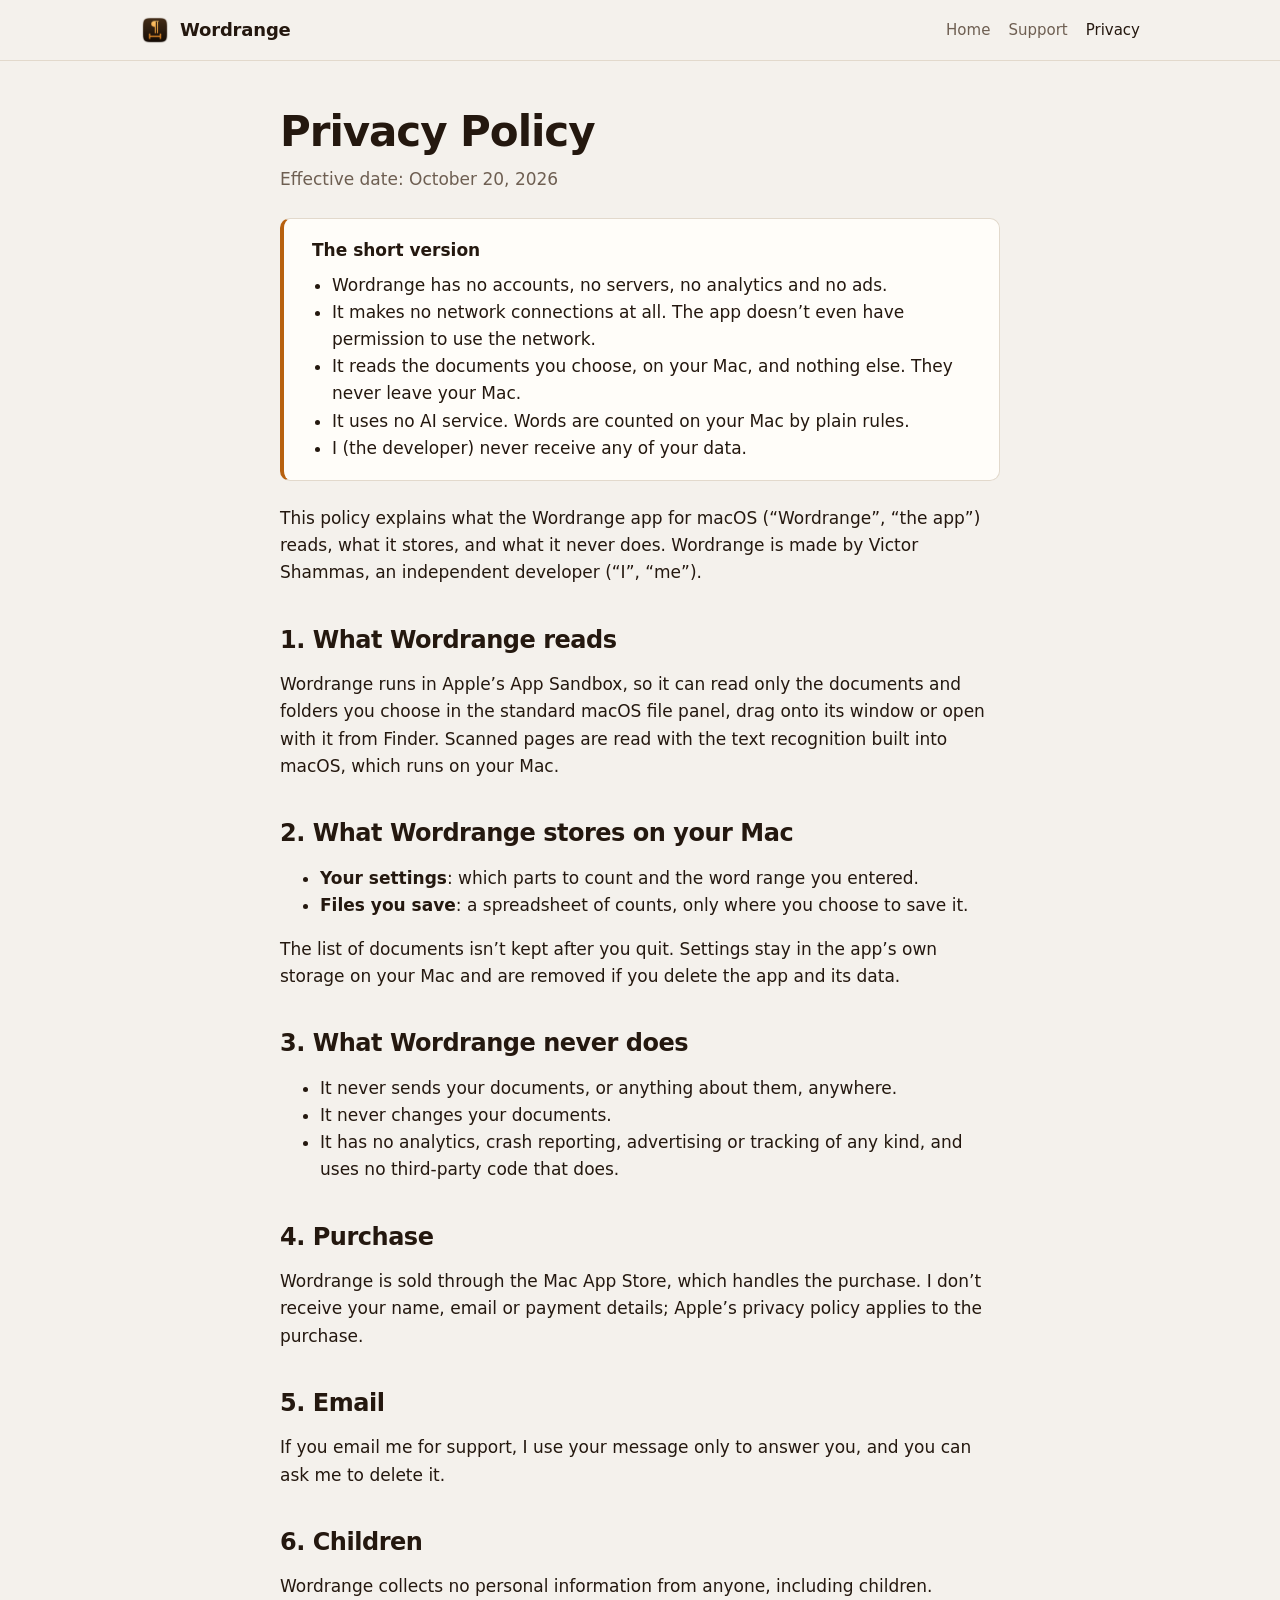
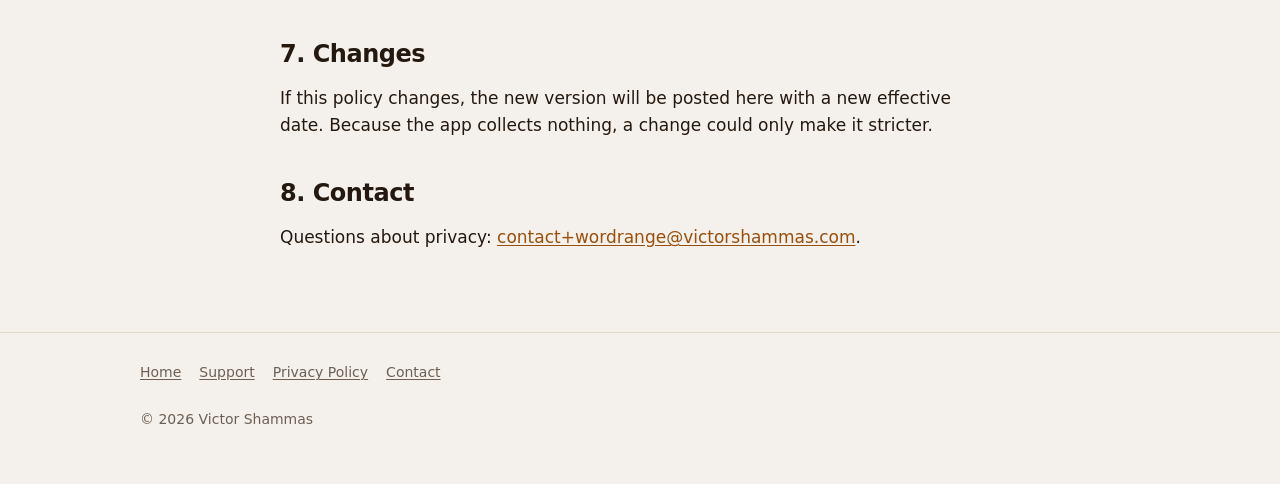
==== privacy.html @ e0a58110 "Wordrange website: marketing, support and privacy pages Co-Authored-By: Claude Opus 5.5 <noreply@ant" ====
<!doctype html>
<html lang="en">
<head>
<meta charset="utf-8">
<meta name="viewport" content="width=device-width, initial-scale=1">
<title>Wordrange Privacy Policy</title>
<meta name="description" content="Wordrange collects no data. It has no network access, no accounts and no analytics; your documents never leave your Mac.">
<meta name="color-scheme" content="light dark">
<link rel="icon" type="image/png" href="favicon.png">
<link rel="apple-touch-icon" href="apple-touch-icon.png">
<link rel="stylesheet" href="style.css">
</head>
<body>
<header class="site-header">
  <div class="wrap">
    <a class="brand" href="./"><img src="icon.png" alt="" width="30" height="30">Wordrange</a>
    <nav class="nav" aria-label="Main">
      <a href="./" class="hide-sm">Home</a>
      <a href="support.html">Support</a>
      <a href="privacy.html" aria-current="page">Privacy</a>
    </nav>
  </div>
</header>

<main class="doc">
  <div class="wrap narrow">
    <h1>Privacy Policy</h1>
    <p class="meta-line">Effective date: October 20, 2026</p>

    <div class="tldr">
      <strong>The short version</strong>
      <ul>
        <li>Wordrange has no accounts, no servers, no analytics and no ads.</li>
        <li>It makes no network connections at all. The app doesn’t even have permission to use the network.</li>
        <li>It reads the documents you choose, on your Mac, and nothing else. They never leave your Mac.</li>
        <li>It uses no AI service. Words are counted on your Mac by plain rules.</li>
        <li>I (the developer) never receive any of your data.</li>
      </ul>
    </div>

    <p>This policy explains what the Wordrange app for macOS (“Wordrange”, “the app”) reads, what it stores, and what it never does. Wordrange is made by Victor Shammas, an independent developer (“I”, “me”).</p>

    <h2>1. What Wordrange reads</h2>
    <p>Wordrange runs in Apple’s App Sandbox, so it can read only the documents and folders you choose in the standard macOS file panel, drag onto its window or open with it from Finder. Scanned pages are read with the text recognition built into macOS, which runs on your Mac.</p>

    <h2>2. What Wordrange stores on your Mac</h2>
    <ul>
      <li><strong>Your settings</strong>: which parts to count and the word range you entered.</li>
      <li><strong>Files you save</strong>: a spreadsheet of counts, only where you choose to save it.</li>
    </ul>
    <p>The list of documents isn’t kept after you quit. Settings stay in the app’s own storage on your Mac and are removed if you delete the app and its data.</p>

    <h2>3. What Wordrange never does</h2>
    <ul>
      <li>It never sends your documents, or anything about them, anywhere.</li>
      <li>It never changes your documents.</li>
      <li>It has no analytics, crash reporting, advertising or tracking of any kind, and uses no third-party code that does.</li>
    </ul>

    <h2>4. Purchase</h2>
    <p>Wordrange is sold through the Mac App Store, which handles the purchase. I don’t receive your name, email or payment details; Apple’s privacy policy applies to the purchase.</p>

    <h2>5. Email</h2>
    <p>If you email me for support, I use your message only to answer you, and you can ask me to delete it.</p>

    <h2>6. Children</h2>
    <p>Wordrange collects no personal information from anyone, including children.</p>

    <h2>7. Changes</h2>
    <p>If this policy changes, the new version will be posted here with a new effective date. Because the app collects nothing, a change could only make it stricter.</p>

    <h2>8. Contact</h2>
    <p>Questions about privacy: <a href="mailto:contact+wordrange@victorshammas.com?subject=Wordrange%20privacy">contact+wordrange@victorshammas.com</a>.</p>
  </div>
</main>

<footer>
  <div class="wrap">
    <nav aria-label="Footer"><a href="./">Home</a><a href="support.html">Support</a><a href="privacy.html">Privacy Policy</a><a href="mailto:contact+wordrange@victorshammas.com">Contact</a></nav>
    <p>© 2026 Victor Shammas</p>
  </div>
</footer>
</body>
</html>
---- style.css ----
/* Ibid site: one stylesheet, no external fonts, scripts or trackers.
   Shared with Plainview, Gaugeline, Quoth, Lectern, Commonplace, Verbatim and Plainread (victorshammas.com);
   only the hero figure differs. */
:root {
  /* Brand palette, matching the app icon: espresso (#46321F → #1C140E), amber (#FFC56A → #EE8A25). Same as Plainread's. */
  --bg: #f4f1ec;
  --surface: #fffdf9;
  --surface-2: #ece6dd;
  --text: #24180f;
  --muted: #6e5f52;
  --line: #e2d9cc;
  --accent: #b8610f;
  --accent-ink: #ffffff;
  --link: #9a4f0b;
  --glow: rgba(238, 138, 37, .14);
  --ok: #3fa66b;
  --warn: #e8a33a;
  --bad: #e0563a;
  --track: #e7dfd3;
  --code-bg: #ede6dc;
  --shadow: 0 1px 2px rgba(36, 24, 15, .06), 0 8px 28px rgba(36, 24, 15, .09);
  --radius: 14px;
  color-scheme: light dark;
}
@media (prefers-color-scheme: dark) {
  :root {
    --bg: #1c140e;
    --surface: #2a1f16;
    --surface-2: #241a12;
    --text: #f6ebdd;
    --muted: #bca892;
    --line: #46321f;
    --accent: #ffb457;
    --accent-ink: #1c140e;
    --link: #ffc56a;
    --glow: rgba(255, 197, 106, .12);
    --track: #46321f;
    --code-bg: #33261b;
    --shadow: 0 1px 2px rgba(0, 0, 0, .35), 0 10px 30px rgba(0, 0, 0, .4);
  }
}

* { box-sizing: border-box; }
html { -webkit-text-size-adjust: 100%; }
body {
  margin: 0;
  background: var(--bg);
  color: var(--text);
  font: 17px/1.6 -apple-system, BlinkMacSystemFont, "SF Pro Text", "Segoe UI", system-ui, sans-serif;
  -webkit-font-smoothing: antialiased;
}
a { color: var(--link); text-underline-offset: 2px; }
a:hover { text-decoration-thickness: 2px; }
img { max-width: 100%; height: auto; }
code, kbd {
  font: .9em/1.4 ui-monospace, "SF Mono", Menlo, monospace;
  background: var(--code-bg);
  border-radius: 6px;
  padding: .12em .4em;
  overflow-wrap: anywhere;
}
pre {
  background: var(--code-bg);
  border-radius: 10px;
  padding: 14px 16px;
  overflow-x: auto;
  font: 14px/1.5 ui-monospace, "SF Mono", Menlo, monospace;
}
pre code { background: none; padding: 0; }

.wrap { max-width: 1040px; margin: 0 auto; padding: 0 20px; }
.narrow { max-width: 760px; }

/* Header */
.site-header { border-bottom: 1px solid var(--line); background: color-mix(in srgb, var(--bg) 88%, transparent); position: sticky; top: 0; backdrop-filter: saturate(160%) blur(12px); -webkit-backdrop-filter: saturate(160%) blur(12px); z-index: 10; }
.site-header .wrap { display: flex; align-items: center; justify-content: space-between; gap: 16px; height: 60px; }
.brand { display: flex; align-items: center; gap: 10px; font-weight: 700; font-size: 18px; color: var(--text); text-decoration: none; letter-spacing: -.01em; }
.brand img { width: 30px; height: 30px; }
.nav { display: flex; gap: 18px; font-size: 15px; }
.nav a { color: var(--muted); text-decoration: none; }
.nav a:hover, .nav a[aria-current="page"] { color: var(--text); }

/* Hero */
.hero { padding: 72px 0 40px; background: radial-gradient(60% 70% at 78% 40%, var(--glow), transparent 70%); }
.hero .wrap { display: grid; grid-template-columns: 1.05fr 1fr; gap: 48px; align-items: center; }
.hero-icon { width: 96px; height: 96px; margin-bottom: 18px; }
h1 { font-size: clamp(34px, 5vw, 52px); line-height: 1.08; letter-spacing: -.025em; margin: 0 0 18px; }
.lede { font-size: 20px; color: var(--muted); margin: 0 0 26px; max-width: 34em; }
.cta-row { display: flex; flex-wrap: wrap; align-items: center; gap: 14px 18px; }
.btn {
  display: inline-flex; align-items: center; gap: 10px;
  background: var(--text); color: var(--bg);
  padding: 12px 20px; border-radius: 12px;
  font-weight: 600; text-decoration: none; font-size: 16px;
}
.btn:hover { opacity: .9; }
.btn small { font-weight: 500; opacity: .75; }
.fineprint { color: var(--muted); font-size: 14px; }

/* Screenshot frame: a real 1280×800 screenshot in a plain window. */
.shot { margin: 0; background: var(--surface); border: 1px solid var(--line); border-radius: 12px; box-shadow: var(--shadow); overflow: hidden; }
.win-bar { display: flex; align-items: center; gap: 8px; height: 34px; padding: 0 14px; border-bottom: 1px solid var(--line); background: var(--surface-2); font-size: 13px; font-weight: 600; color: var(--muted); }
.win-bar i { width: 12px; height: 12px; border-radius: 50%; background: #ff5f57; }
.win-bar i:nth-child(2) { background: #febc2e; } .win-bar i:nth-child(3) { background: #28c840; margin-right: 8px; }
.shot img { display: block; width: 100%; height: auto; }
.shot-wide { max-width: 880px; margin: 32px auto 0; }

/* Sections */
section { padding: 48px 0; }
h2 { font-size: clamp(26px, 3.4vw, 34px); letter-spacing: -.02em; line-height: 1.15; margin: 0 0 12px; }
h3 { font-size: 19px; margin: 0 0 6px; letter-spacing: -.01em; }
.section-lede { color: var(--muted); margin: 0 0 28px; max-width: 40em; }
.grid { display: grid; grid-template-columns: repeat(3, 1fr); gap: 16px; }
.card { background: var(--surface); border: 1px solid var(--line); border-radius: var(--radius); padding: 24px 28px; }
.card p { margin: 0; color: var(--muted); font-size: 15.5px; }
.steps { counter-reset: s; display: grid; grid-template-columns: repeat(3, 1fr); gap: 16px; }
.steps .card::before { counter-increment: s; content: counter(s); display: inline-grid; place-items: center; width: 30px; height: 30px; border-radius: 50%; background: var(--accent); color: var(--accent-ink); font-weight: 700; margin-bottom: 10px; }
.band { background: var(--surface-2); border-block: 1px solid var(--line); }
.checks { list-style: none; padding: 0; margin: 0; display: grid; grid-template-columns: 1fr 1fr; gap: 10px 28px; }
.checks li { padding-left: 28px; position: relative; }
.checks li::before { content: ""; position: absolute; left: 4px; top: .45em; width: 12px; height: 7px; border-left: 2.5px solid var(--accent); border-bottom: 2.5px solid var(--accent); transform: rotate(-45deg); }

/* Docs pages */
.doc { padding: 48px 0 24px; }
.doc h1 { font-size: clamp(30px, 4.4vw, 42px); }
.doc h2 { font-size: 24px; margin-top: 40px; }
.doc h3 { margin-top: 26px; }
.doc p, .doc li { color: var(--text); }
.doc .meta-line { color: var(--muted); margin-top: -6px; }
.tldr { background: var(--surface); border: 1px solid var(--line); border-left: 4px solid var(--accent); border-radius: 10px; padding: 18px 28px; margin: 24px 0; }
.tldr ul { margin: 8px 0 0; padding-left: 20px; }
table { width: 100%; border-collapse: collapse; margin: 16px 0; font-size: 15.5px; display: block; overflow-x: auto; }
th, td { text-align: left; vertical-align: top; padding: 10px 12px; border-bottom: 1px solid var(--line); }
th { color: var(--muted); font-weight: 600; font-size: 14px; }
details { background: var(--surface); border: 1px solid var(--line); border-radius: 12px; padding: 6px 28px; margin: 12px 0; }
details[open] { padding-bottom: 18px; }
summary { cursor: pointer; font-weight: 600; padding: 14px 0; list-style-position: inside; }
summary::-webkit-details-marker { margin-right: 6px; }
details > :not(summary) { margin-left: 0; margin-right: 0; }
summary::marker { color: var(--muted); }
.toc { display: flex; flex-wrap: wrap; gap: 8px; margin: 18px 0 8px; padding: 0; list-style: none; }
.toc a { display: inline-block; padding: 6px 12px; border: 1px solid var(--line); border-radius: 999px; text-decoration: none; color: var(--text); font-size: 14.5px; background: var(--surface); }

/* Footer */
footer { border-top: 1px solid var(--line); margin-top: 40px; padding: 28px 0 40px; color: var(--muted); font-size: 14px; }
footer .wrap { display: grid; gap: 10px; }
footer nav { display: flex; flex-wrap: wrap; gap: 18px; }
footer a { color: var(--muted); }

@media (max-width: 820px) {
  details, .card, .tldr { padding-left: 20px; padding-right: 20px; }
  .hero { padding-top: 40px; }
  .hero .wrap, .grid, .steps { grid-template-columns: 1fr; }
  .hero .wrap { gap: 32px; }
  .checks { grid-template-columns: 1fr; }
  .nav { gap: 14px; }
}
@media (max-width: 600px) {
  .stack thead { display: none; }
  .stack, .stack tbody, .stack tr, .stack td { display: block; width: 100%; }
  .stack tr { border-bottom: 1px solid var(--line); padding: 8px 0; }
  .stack td { border: 0; padding: 4px 0; }
  .stack td:first-child { font-weight: 600; }
  .stack td:not(:first-child)::before { content: attr(data-label) ": "; color: var(--muted); font-weight: 600; }
}
@media (max-width: 420px) {
  .nav a.hide-sm { display: none; }
  body { font-size: 16px; }
  .lede { font-size: 18px; }
}

/* App bar: the family of apps, shared by every site (Plainview, Gaugeline, Quoth, Staple, Claude Usage Meter, Lectern, Commonplace). */
.app-bar { border-top: 1px solid var(--line); margin-top: 40px; padding: 28px 0 8px; }
.app-bar + footer { margin-top: 0; border-top: 0; }
.app-bar-title { color: var(--muted); font-size: 14px; margin: 0 0 12px; }
.app-bar-head { display: flex; flex-wrap: wrap; justify-content: space-between; align-items: baseline; gap: 4px 18px; margin: 0 0 12px; }
.app-bar-head p { margin: 0; color: var(--muted); font-size: 14px; }
.app-bar-title a { color: inherit; text-decoration: none; }
.app-bar-title a:hover { color: var(--text); text-decoration: underline; }
.app-bar-coffee a { color: var(--link); font-weight: 600; }
.app-tiles { display: grid; grid-template-columns: repeat(4, 1fr); gap: 12px; }
.app-tile { display: flex; align-items: center; gap: 12px; padding: 12px 14px; border: 1px solid var(--line); border-radius: var(--radius); background: var(--surface); color: var(--text); text-decoration: none; }
.app-tile:hover { border-color: var(--accent); }
.app-tile img { width: 44px; height: 44px; flex: none; }
.app-tile span { display: grid; line-height: 1.3; }
.app-tile strong { font-size: 15.5px; }
.app-tile small { color: var(--muted); font-size: 13px; }
.app-tile em { color: var(--accent); font-size: 12px; font-style: normal; font-weight: 600; }
.app-tile.current { box-shadow: inset 0 0 0 1px var(--accent); border-color: var(--accent); }
/* Seven apps: four across, then three; icon beside the text. */
@media (max-width: 1000px) { .app-tiles { grid-template-columns: repeat(3, 1fr); } }
@media (max-width: 760px) { .app-tiles { grid-template-columns: 1fr 1fr; } }
@media (max-width: 560px) { .app-tiles { grid-template-columns: 1fr; } }

/* Comparison mock (pure CSS, a citation and bibliography entry from the sample essay) */
.compare { margin: 0; background: var(--surface); border: 1px solid var(--line); border-radius: 16px; box-shadow: var(--shadow); padding: 18px 20px 14px; font-size: 14.5px; }
.compare .head { display: flex; align-items: center; gap: 8px; margin-bottom: 10px; }
.compare .pill { font-weight: 600; font-size: 13px; padding: 2px 10px; border-radius: 999px; }
.compare .pill.bad { color: var(--bad); background: color-mix(in srgb, var(--bad) 14%, transparent); }
.compare .pill.flag { color: var(--text); border: 1px solid var(--line); font-weight: 500; }
.compare .count { margin-left: auto; color: var(--muted); font-size: 12px; }
.compare .sum { margin: 0 0 12px; font-size: 15.5px; }
.compare .cols { display: grid; grid-template-columns: 1fr 1fr; gap: 16px; }
.compare h4 { margin: 0 0 4px; font-size: 11.5px; text-transform: uppercase; letter-spacing: .06em; color: var(--muted); }
.compare .cols p { margin: 0; font-family: "Iowan Old Style", Georgia, serif; font-size: 15.5px; line-height: 1.5; }
.compare mark { color: inherit; background: color-mix(in srgb, var(--bad) 24%, transparent); border-radius: 3px; padding: 0 2px; }
.compare .src { margin: 12px 0 0; padding-top: 10px; border-top: 1px solid var(--line); color: var(--muted); font-size: 13px; }
.compare .list { margin: 12px 0 0; padding: 10px 0 0; border-top: 1px solid var(--line); list-style: none; font-size: 13px; }
.compare .list li { display: flex; gap: 8px; padding: 3px 0; color: var(--muted); }
.compare .list b { width: 14px; text-align: center; }
.compare .ok { color: var(--ok); } .compare .warn { color: var(--warn); } .compare .badc { color: var(--bad); }
.compare .demo { margin: 8px 0 0; color: var(--muted); font-size: 12px; text-align: center; }
@media (max-width: 560px) { .compare .cols { grid-template-columns: 1fr; } }
.verdicts { display: grid; gap: 10px; margin: 18px 0 0; padding: 0; list-style: none; }
.verdicts li { background: var(--surface); border: 1px solid var(--line); border-radius: 12px; padding: 12px 14px; }
.verdicts strong { margin-right: 6px; }
.price { font-size: 1.15em; }

/* Wordrange: the count in the hero figure */
.compare .big { display: flex; align-items: baseline; gap: 10px; margin: 2px 0 2px; }
.compare .big strong { font-size: 54px; font-weight: 300; line-height: 1; font-variant-numeric: tabular-nums; letter-spacing: -.01em; }
.compare .big span { font-size: 18px; color: var(--muted); }
.compare .pill.ok { color: var(--ok); background: color-mix(in srgb, var(--ok) 14%, transparent); }
.compare .parts { margin: 12px 0 0; padding: 0; list-style: none; border: 1px solid var(--line); border-radius: 10px; font-size: 14px; }
.compare .parts li { display: flex; align-items: center; gap: 9px; padding: 6px 12px; border-top: 1px solid var(--line); }
.compare .parts li:first-child { border-top: 0; }
.compare .parts .box { width: 15px; height: 15px; border-radius: 4px; border: 1.5px solid var(--line); display: inline-grid; place-items: center; font-size: 11px; line-height: 1; flex: none; }
.compare .parts .on .box { background: var(--accent); border-color: transparent; color: var(--accent-ink); }
.compare .parts .dot { width: 8px; height: 8px; border-radius: 50%; flex: none; }
.compare .parts .n { margin-left: auto; font-variant-numeric: tabular-nums; }
.compare .parts li:not(.on) { color: var(--muted); }
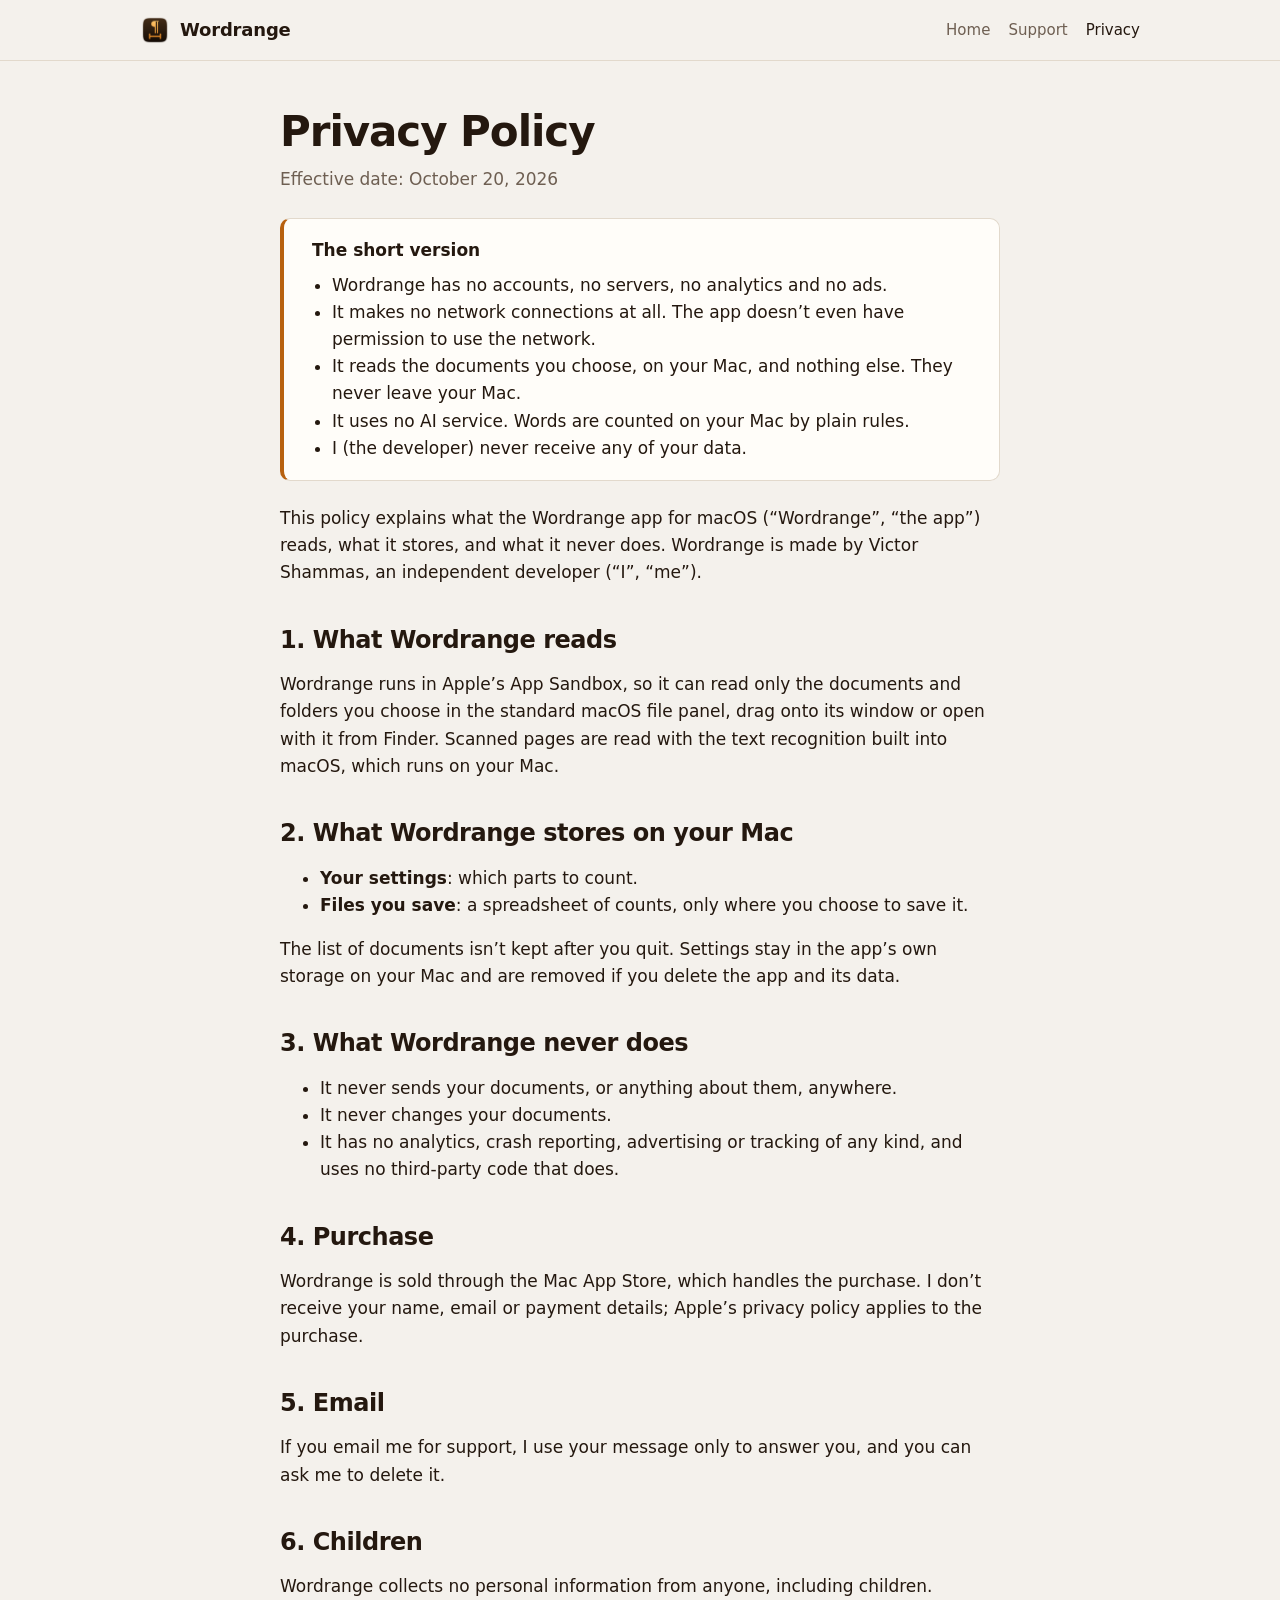
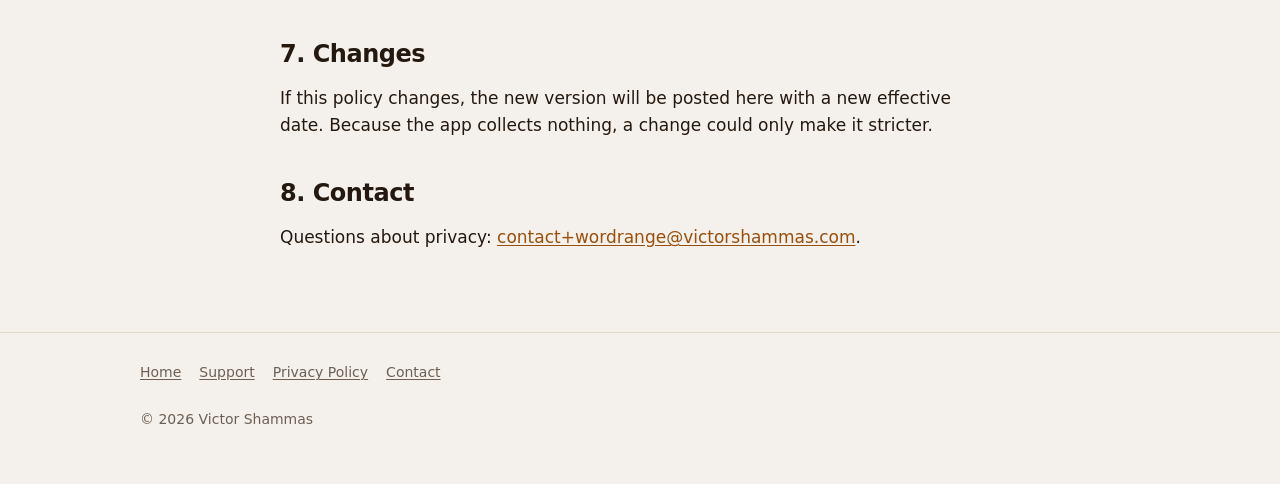
==== commit b308df97: "No word range: copy the count instead Co-Authored-By: Claude Opus 5.5 <noreply@anthropic.com> Claude" ====
--- a/privacy.html
+++ b/privacy.html
@@ -45,7 +45,7 @@
 
     <h2>2. What Wordrange stores on your Mac</h2>
     <ul>
-      <li><strong>Your settings</strong>: which parts to count and the word range you entered.</li>
+      <li><strong>Your settings</strong>: which parts to count.</li>
       <li><strong>Files you save</strong>: a spreadsheet of counts, only where you choose to save it.</li>
     </ul>
     <p>The list of documents isn’t kept after you quit. Settings stay in the app’s own storage on your Mac and are removed if you delete the app and its data.</p>
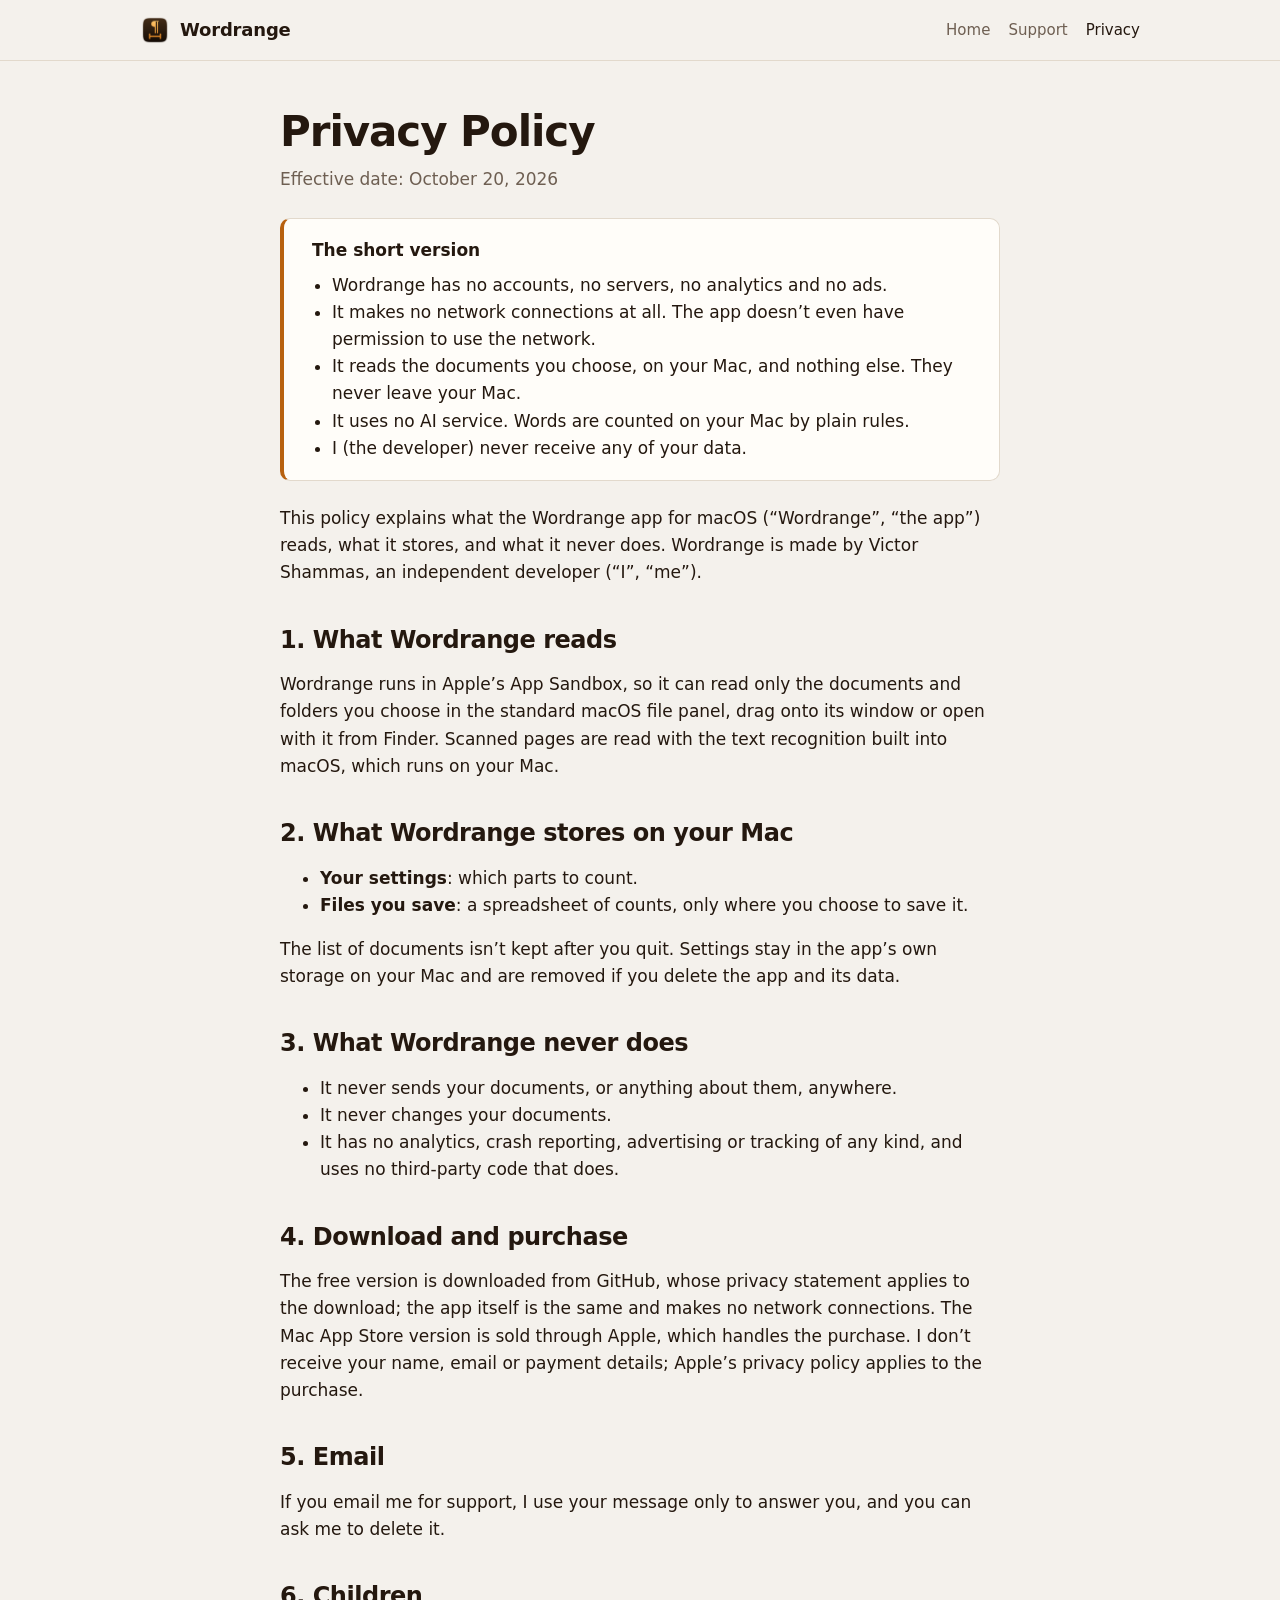
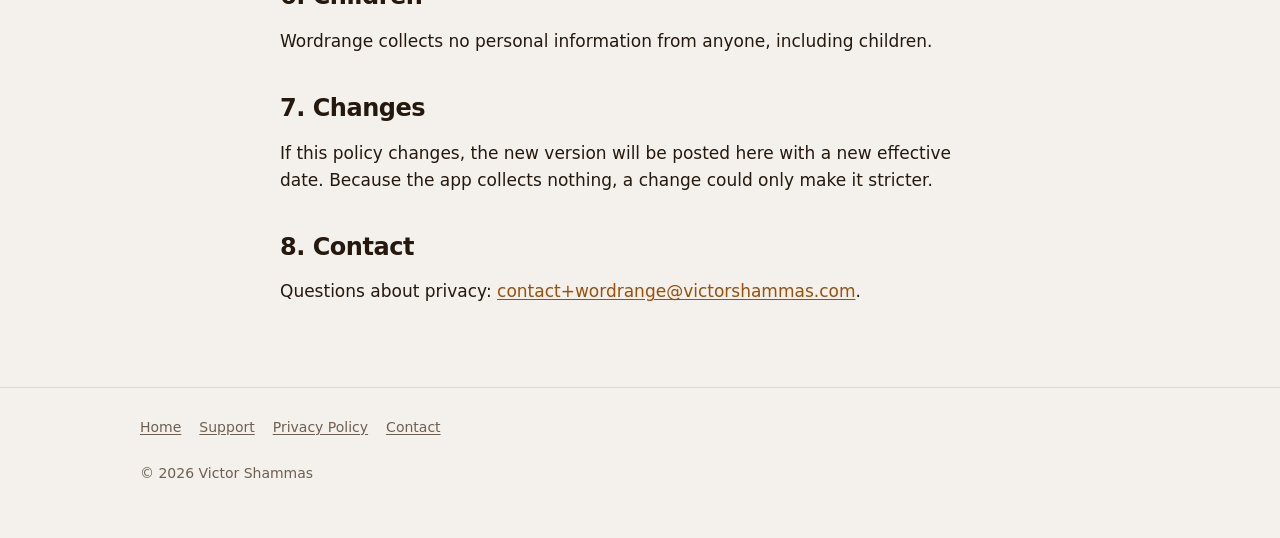
==== commit 15e88a0a: "Free download: notarized DMG from this repo's releases; App Store version to follow; Updates in Supp" ====
--- a/privacy.html
+++ b/privacy.html
@@ -57,8 +57,8 @@
       <li>It has no analytics, crash reporting, advertising or tracking of any kind, and uses no third-party code that does.</li>
     </ul>
 
-    <h2>4. Purchase</h2>
-    <p>Wordrange is sold through the Mac App Store, which handles the purchase. I don’t receive your name, email or payment details; Apple’s privacy policy applies to the purchase.</p>
+    <h2>4. Download and purchase</h2>
+    <p>The free version is downloaded from GitHub, whose privacy statement applies to the download; the app itself is the same and makes no network connections. The Mac App Store version is sold through Apple, which handles the purchase. I don’t receive your name, email or payment details; Apple’s privacy policy applies to the purchase.</p>
 
     <h2>5. Email</h2>
     <p>If you email me for support, I use your message only to answer you, and you can ask me to delete it.</p>
